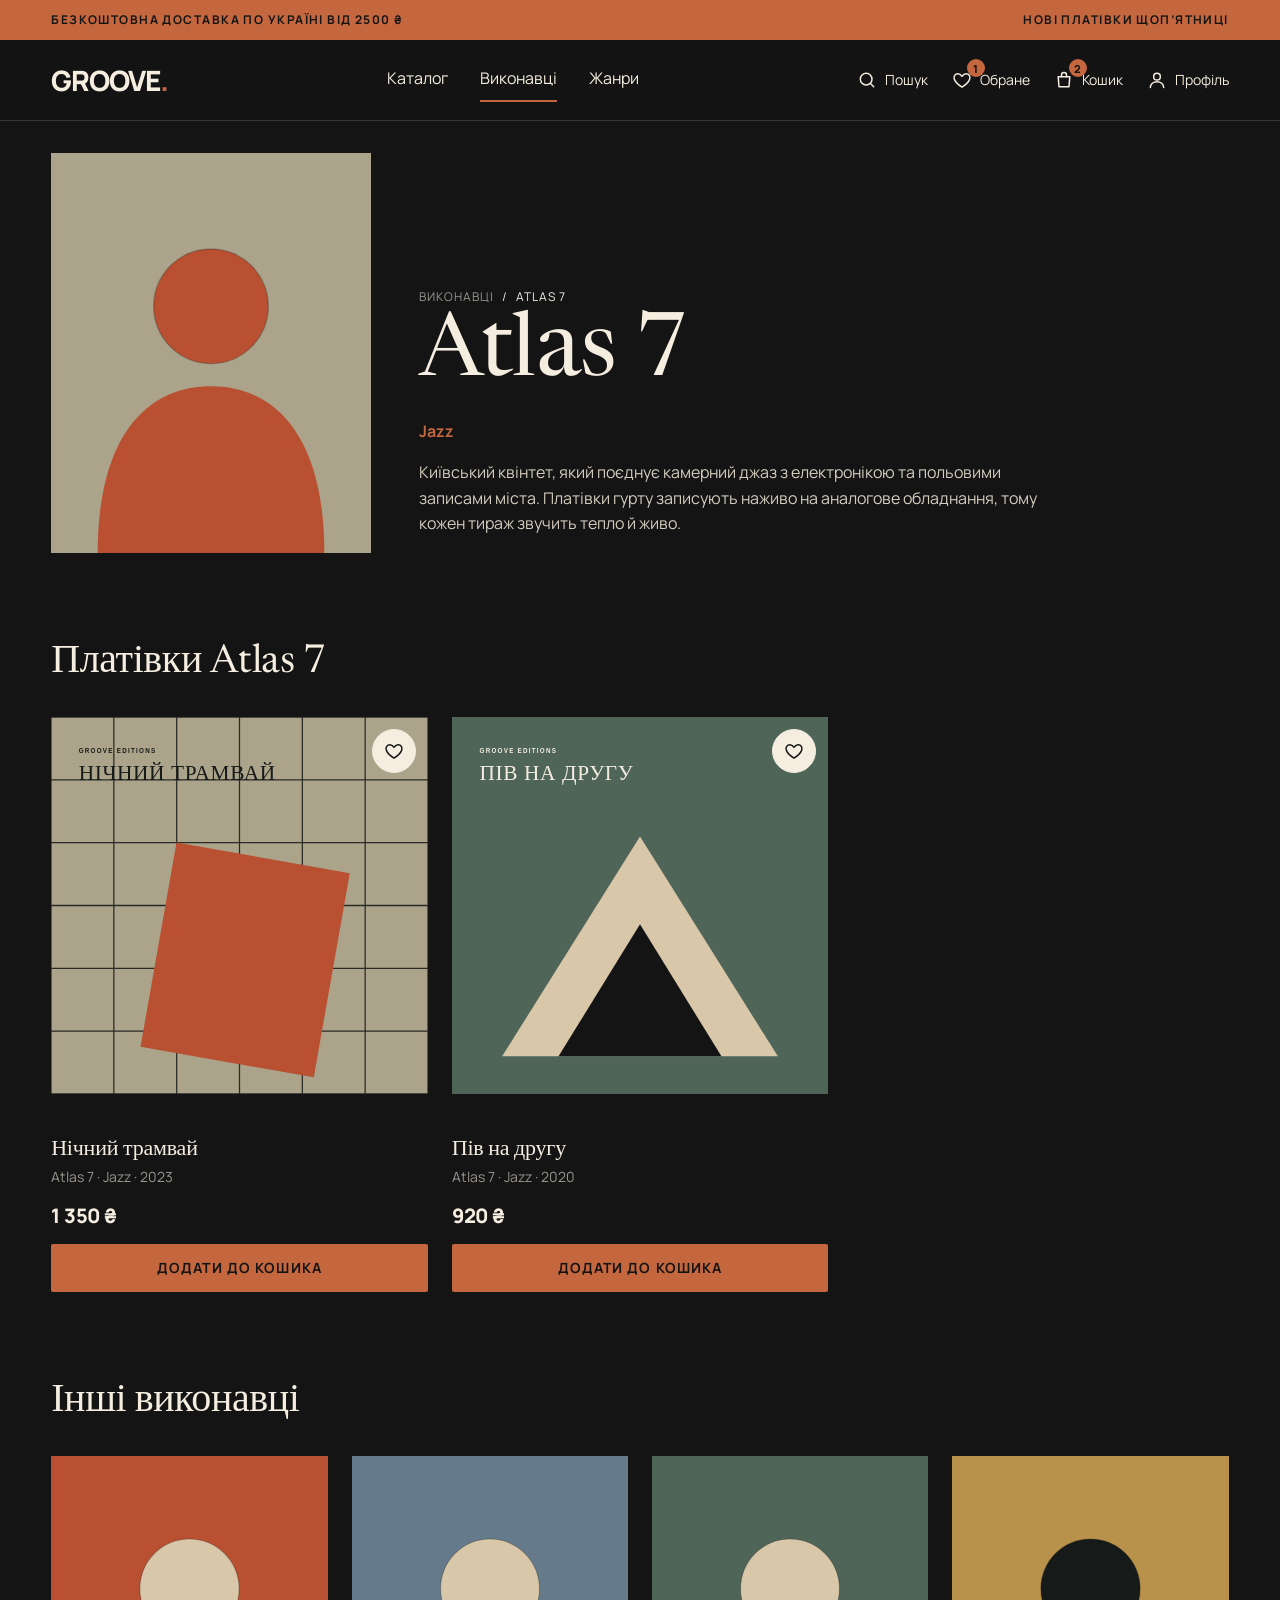
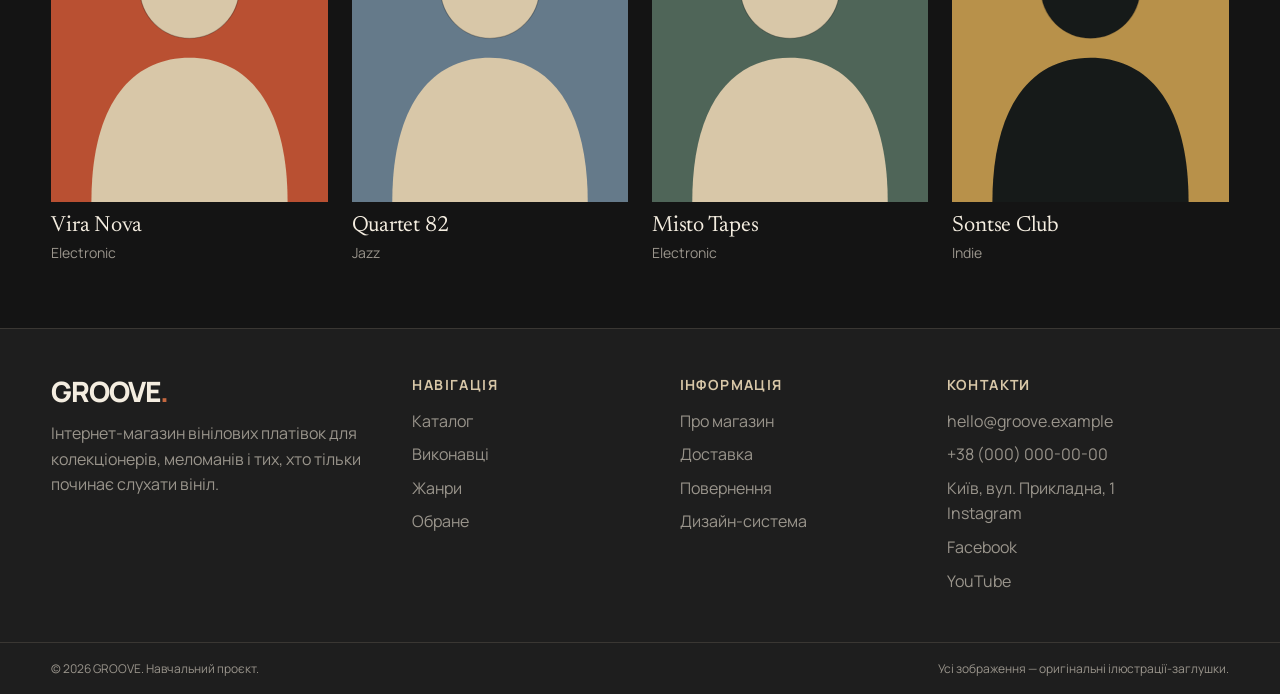
==== artist.html @ 42cc036c "Add files via upload" ====
<!DOCTYPE html>
<html lang="uk">
<head>
<meta charset="utf-8">
<meta name="viewport" content="width=device-width, initial-scale=1">
<title>Atlas 7 — виконавець — GROOVE</title>
<meta name="description" content="Сторінка виконавця Atlas 7: опис та всі доступні платівки.">
<meta name="theme-color" content="#141414">
<link rel="icon" href="images/favicon.svg" type="image/svg+xml">
<link rel="preconnect" href="https://fonts.googleapis.com">
<link rel="preconnect" href="https://fonts.gstatic.com" crossorigin>
<link rel="stylesheet" href="https://fonts.googleapis.com/css2?family=Manrope:wght@400;500;600;700;800&amp;family=Newsreader:ital,opsz,wght@0,6..72,400;0,6..72,500;1,6..72,400&amp;display=swap">
<link rel="stylesheet" href="css/tokens.css">
<link rel="stylesheet" href="css/base.css">
<link rel="stylesheet" href="css/layout.css">
<link rel="stylesheet" href="css/components.css">
<link rel="stylesheet" href="css/pages.css">
<link rel="stylesheet" href="css/responsive.css">
</head>
<body>
<a class="skip-link" href="#main">Перейти до основного змісту</a>
<div class="promo-bar">
  <div class="container">
    <p>Безкоштовна доставка по Україні від 2500 ₴</p>
    <p>Нові платівки щоп’ятниці</p>
  </div>
</div>
<header class="site-header">
  <div class="container header-inner">
    <a class="logo" href="index.html" aria-label="GROOVE — на головну">GROOVE<span>.</span></a>
    <input type="checkbox" id="nav-toggle" class="nav-toggle" aria-controls="main-nav">
    <label for="nav-toggle" class="burger"><svg class="" viewBox="0 0 24 24" width="24" height="24" fill="none" stroke="currentColor" stroke-width="1.8" stroke-linecap="round" stroke-linejoin="round" aria-hidden="true" focusable="false"><path d="M4 7h16M4 12h16M4 17h16"/></svg><span class="visually-hidden">Меню</span></label>
    <nav class="main-nav" id="main-nav" aria-label="Головна навігація">
      <ul>
        <li><a href="catalog.html">Каталог</a></li>
        <li><a href="artist.html" aria-current="page">Виконавці</a></li>
        <li><a href="index.html#genres">Жанри</a></li>
      </ul>
    </nav>
    <ul class="header-actions">
      <li><a href="search.html"><svg class="" viewBox="0 0 24 24" width="24" height="24" fill="none" stroke="currentColor" stroke-width="1.8" stroke-linecap="round" stroke-linejoin="round" aria-hidden="true" focusable="false"><circle cx="11" cy="11" r="7"/><path d="m20 20-3.5-3.5"/></svg><span>Пошук</span></a></li>
      <li><a href="wishlist.html"><svg class="" viewBox="0 0 24 24" width="24" height="24" fill="none" stroke="currentColor" stroke-width="1.8" stroke-linecap="round" stroke-linejoin="round" aria-hidden="true" focusable="false"><path d="M12 20.5s-7.5-4.6-9.2-9.4C1.6 7.700 3.700 4.500 7 4.500c2 0 3.400 1 5 3 1.600-2 3-3 5-3 3.300 0 5.400 3.200 4.200 6.600-1.700 4.800-9.200 9.400-9.200 9.400Z"/></svg><span>Обране</span><span class="count">1<span class="visually-hidden"> товар</span></span></a></li>
      <li><a href="cart.html"><svg class="" viewBox="0 0 24 24" width="24" height="24" fill="none" stroke="currentColor" stroke-width="1.8" stroke-linecap="round" stroke-linejoin="round" aria-hidden="true" focusable="false"><path d="M5 8h14l-1 12H6L5 8Z"/><path d="M9 8V6a3 3 0 0 1 6 0v2"/></svg><span>Кошик</span><span class="count">2<span class="visually-hidden"> товари</span></span></a></li>
      <li><a href="login.html"><svg class="" viewBox="0 0 24 24" width="24" height="24" fill="none" stroke="currentColor" stroke-width="1.8" stroke-linecap="round" stroke-linejoin="round" aria-hidden="true" focusable="false"><circle cx="12" cy="8" r="4"/><path d="M4 21c0-4.200 3.600-7 8-7s8 2.800 8 7"/></svg><span>Профіль</span></a></li>
    </ul>
  </div>
</header>
<main id="main">
<div class="container">
  <div class="artist-hero">
    <img src="images/artists/atlas-7.svg" alt="Ілюстрація-заглушка: виконавець Atlas 7" width="480" height="600">
    <div>
      <nav class="breadcrumb" aria-label="Навігаційний ланцюжок"><ol><li><a href="artist.html">Виконавці</a></li><li aria-current="page">Atlas 7</li></ol></nav>
      <h1>Atlas 7</h1>
      <p class="artist-hero__genre">Jazz</p>
      <p class="artist-hero__bio">Київський квінтет, який поєднує камерний джаз з електронікою та польовими записами міста. Платівки гурту записують наживо на аналогове обладнання, тому кожен тираж звучить тепло й живо.</p>
    </div>
  </div>
  <section class="section" aria-labelledby="albums-title">
    <div class="section-head"><h2 id="albums-title">Платівки Atlas 7</h2></div>
    <ul class="grid-products grid-products--3">
<li>
<article class="product-card">
  <div class="product-card__media">
    <a href="product.html" tabindex="-1" aria-hidden="true"><img src="images/covers/nichnyi-tramvai.svg" alt="Обкладинка альбому «Нічний трамвай», Atlas 7" width="600" height="600" loading="lazy"></a>
    <button class="icon-btn product-card__fav" type="button" aria-pressed="false" aria-label="Додати «Нічний трамвай» до обраного"><svg class="" viewBox="0 0 24 24" width="24" height="24" fill="none" stroke="currentColor" stroke-width="1.8" stroke-linecap="round" stroke-linejoin="round" aria-hidden="true" focusable="false"><path d="M12 20.5s-7.5-4.6-9.2-9.4C1.6 7.700 3.700 4.500 7 4.500c2 0 3.400 1 5 3 1.600-2 3-3 5-3 3.300 0 5.400 3.200 4.200 6.600-1.700 4.800-9.200 9.400-9.200 9.400Z"/></svg></button>
    <a class="btn btn--sm product-card__view" href="product.html">Переглянути<span class="visually-hidden"> «Нічний трамвай»</span></a>
  </div>
  <div class="product-card__badges"></div>
  <h3 class="product-card__title"><a href="product.html">Нічний трамвай</a></h3>
  <p class="product-card__meta">Atlas 7 · Jazz · 2023</p>
  <p class="product-card__price">1 350 ₴</p>
  <div class="product-card__actions">
    <button class="btn btn--primary btn--block" type="button">Додати до кошика<span class="visually-hidden">: Нічний трамвай</span></button>
  </div>
</article>
</li>
<li>
<article class="product-card">
  <div class="product-card__media">
    <a href="product.html" tabindex="-1" aria-hidden="true"><img src="images/covers/piv-na-druhu.svg" alt="Обкладинка альбому «Пів на другу», Atlas 7" width="600" height="600" loading="lazy"></a>
    <button class="icon-btn product-card__fav" type="button" aria-pressed="false" aria-label="Додати «Пів на другу» до обраного"><svg class="" viewBox="0 0 24 24" width="24" height="24" fill="none" stroke="currentColor" stroke-width="1.8" stroke-linecap="round" stroke-linejoin="round" aria-hidden="true" focusable="false"><path d="M12 20.5s-7.5-4.6-9.2-9.4C1.6 7.700 3.700 4.500 7 4.500c2 0 3.400 1 5 3 1.600-2 3-3 5-3 3.300 0 5.400 3.200 4.200 6.600-1.700 4.800-9.200 9.400-9.200 9.400Z"/></svg></button>
    <a class="btn btn--sm product-card__view" href="product.html">Переглянути<span class="visually-hidden"> «Пів на другу»</span></a>
  </div>
  <div class="product-card__badges"></div>
  <h3 class="product-card__title"><a href="product.html">Пів на другу</a></h3>
  <p class="product-card__meta">Atlas 7 · Jazz · 2020</p>
  <p class="product-card__price">920 ₴</p>
  <div class="product-card__actions">
    <button class="btn btn--primary btn--block" type="button">Додати до кошика<span class="visually-hidden">: Пів на другу</span></button>
  </div>
</article>
</li>
</ul>
  </section>
  <section class="section" aria-labelledby="other-artists">
    <div class="section-head"><h2 id="other-artists">Інші виконавці</h2></div>
    <ul class="grid-artists">
<li class="artist-card"><a href="artist.html">
  <div class="artist-card__photo"><img src="images/artists/vira-nova.svg" alt="Ілюстрація-заглушка: виконавець Vira Nova" width="480" height="600" loading="lazy"></div>
  <h3>Vira Nova</h3><p>Electronic</p></a></li><li class="artist-card"><a href="artist.html">
  <div class="artist-card__photo"><img src="images/artists/quartet-82.svg" alt="Ілюстрація-заглушка: виконавець Quartet 82" width="480" height="600" loading="lazy"></div>
  <h3>Quartet 82</h3><p>Jazz</p></a></li><li class="artist-card"><a href="artist.html">
  <div class="artist-card__photo"><img src="images/artists/misto-tapes.svg" alt="Ілюстрація-заглушка: виконавець Misto Tapes" width="480" height="600" loading="lazy"></div>
  <h3>Misto Tapes</h3><p>Electronic</p></a></li><li class="artist-card"><a href="artist.html">
  <div class="artist-card__photo"><img src="images/artists/sontse-club.svg" alt="Ілюстрація-заглушка: виконавець Sontse Club" width="480" height="600" loading="lazy"></div>
  <h3>Sontse Club</h3><p>Indie</p></a></li>
    </ul>
  </section>
</div>
</main>
<footer class="site-footer">
  <div class="container footer-grid">
    <div>
      <p class="logo">GROOVE<span>.</span></p>
      <p class="text-muted">Інтернет-магазин вінілових платівок для колекціонерів, меломанів і тих, хто тільки починає слухати вініл.</p>
    </div>
    <nav aria-label="Навігація у футері">
      <h2>Навігація</h2>
      <ul>
        <li><a href="catalog.html">Каталог</a></li>
        <li><a href="artist.html">Виконавці</a></li>
        <li><a href="index.html#genres">Жанри</a></li>
        <li><a href="wishlist.html">Обране</a></li>
      </ul>
    </nav>
    <nav aria-label="Інформація для покупців">
      <h2>Інформація</h2>
      <ul>
        <li><a href="index.html#about">Про магазин</a></li>
        <li><a href="cart.html">Доставка</a></li>
        <li><a href="profile.html#orders">Повернення</a></li>
        <li><a href="design-system.html">Дизайн-система</a></li>
      </ul>
    </nav>
    <div>
      <h2>Контакти</h2>
      <address>
        <a href="mailto:hello@groove.example">hello@groove.example</a>
        <a href="tel:+380000000000">+38 (000) 000-00-00</a>
        <span>Київ, вул. Прикладна, 1</span>
      </address>
      <ul>
        <li><a href="#">Instagram</a></li>
        <li><a href="#">Facebook</a></li>
        <li><a href="#">YouTube</a></li>
      </ul>
    </div>
  </div>
  <div class="footer-bottom">
    <div class="container">
      <p>© 2026 GROOVE. Навчальний проєкт.</p>
      <p>Усі зображення — оригінальні ілюстрації-заглушки.</p>
    </div>
  </div>
</footer>
</body>
</html>
---- css/tokens.css ----
/* =========================================================
   GROOVE — дизайн-токени (кольори, типографіка, відступи)
   Відповідають стилям із прототипу Figma (ЛР № 2)
   ========================================================= */
:root {
  /* Кольори */
  --color-bg: #141414;            /* Background / Graphite */
  --color-surface: #1e1e1e;       /* Surface: картки, панелі */
  --color-surface-raised: #262626;
  --color-border: #3a3733;
  --color-text: #f4ede0;          /* Text / Cream */
  --color-text-muted: #9a958c;    /* Text / Secondary (Gray) */
  --color-beige: #d8c7a8;         /* Neutral / Beige */
  --color-accent: #c4673f;        /* Accent / Terracotta */
  --color-accent-hover: #d4784f;
  --color-accent-active: #e8a07c;
  --color-on-accent: #141414;     /* темний текст на акценті: 4.70:1 */
  --color-success: #8fb98a;
  --color-error: #ee8a7f;

  /* Типографіка */
  --font-heading: "Newsreader", Georgia, "Times New Roman", serif;
  --font-body: "Manrope", system-ui, -apple-system, "Segoe UI", Roboto, Arial, sans-serif;
  --fs-display: clamp(2.75rem, 7vw, 5.5rem);
  --fs-h1: clamp(2.25rem, 5vw, 3.75rem);
  --fs-h2: clamp(1.75rem, 3.4vw, 2.5rem);
  --fs-h3: 1.375rem;
  --fs-body: 1rem;
  --fs-small: 0.875rem;
  --fs-caption: 0.75rem;

  /* Відступи (шкала 4–64 px) */
  --space-1: 0.25rem;
  --space-2: 0.5rem;
  --space-3: 0.75rem;
  --space-4: 1rem;
  --space-6: 1.5rem;
  --space-8: 2rem;
  --space-12: 3rem;
  --space-16: 4rem;

  /* Радіуси та тіні */
  --radius-sm: 2px;
  --radius-md: 4px;
  --radius-full: 999px;
  --shadow-raised: 0 12px 32px rgba(0, 0, 0, 0.45);

  /* Сітка */
  --container: 1280px;
  --gutter: clamp(1rem, 4vw, 4rem);
  --header-h: 5rem;
}
---- css/base.css ----
/* Базові стилі: скидання, типографіка, доступність */
*, *::before, *::after { box-sizing: border-box; }
html { -webkit-text-size-adjust: 100%; scroll-behavior: smooth; }
body {
  margin: 0;
  min-height: 100vh;
  background: var(--color-bg);
  color: var(--color-text);
  font-family: var(--font-body);
  font-size: var(--fs-body);
  line-height: 1.6;
  -webkit-font-smoothing: antialiased;
}
img, svg { display: block; max-width: 100%; }
img { height: auto; }
a { color: inherit; text-decoration: none; }
p { margin: 0 0 var(--space-4); }
ul, ol { margin: 0; padding: 0; }
button, input, select, textarea { font: inherit; color: inherit; }
button { cursor: pointer; }

h1, h2, h3, h4 {
  margin: 0 0 var(--space-4);
  font-family: var(--font-heading);
  font-weight: 400;
  line-height: 1.1;
  letter-spacing: -0.01em;
}
h1 { font-size: var(--fs-h1); }
h2 { font-size: var(--fs-h2); }
h3 { font-size: var(--fs-h3); }
h4 { font-size: 1.125rem; }
em { font-style: italic; }

.text-muted { color: var(--color-text-muted); }
.text-small { font-size: var(--fs-small); }

/* Доступність */
:focus-visible { outline: 2px solid var(--color-beige); outline-offset: 3px; }
.visually-hidden {
  position: absolute !important;
  width: 1px; height: 1px;
  margin: -1px; padding: 0; border: 0;
  overflow: hidden; clip: rect(0 0 0 0); white-space: nowrap;
}
.skip-link {
  position: absolute; left: var(--space-4); top: -4rem; z-index: 200;
  padding: var(--space-3) var(--space-4);
  background: var(--color-beige); color: var(--color-on-accent); font-weight: 700;
}
.skip-link:focus { top: var(--space-4); }
::selection { background: var(--color-accent); color: var(--color-on-accent); }

@media (prefers-reduced-motion: reduce) {
  *, *::before, *::after { animation: none !important; transition: none !important; scroll-behavior: auto !important; }
}

/* Утиліти відступів */
.mt-4 { margin-top: var(--space-4); }
.mt-6 { margin-top: var(--space-6); }
.mt-8 { margin-top: var(--space-8); }
.mt-12 { margin-top: var(--space-12); }
---- css/layout.css ----
/* Макет: контейнер, header, footer, сітки, секції */
.container { width: min(100% - 2 * var(--gutter), var(--container)); margin-inline: auto; }

/* Промо-смуга */
.promo-bar { background: var(--color-accent); color: var(--color-on-accent); font-size: var(--fs-caption); font-weight: 700; letter-spacing: 0.12em; text-transform: uppercase; }
.promo-bar .container { display: flex; justify-content: space-between; gap: var(--space-4); padding-block: 0.65rem; }
.promo-bar p { margin: 0; }

/* Header */
.site-header { position: sticky; top: 0; z-index: 50; background: rgba(20, 20, 20, 0.97); border-bottom: 1px solid var(--color-border); }
.header-inner { display: grid; grid-template-columns: auto 1fr auto; align-items: center; gap: var(--space-6); min-height: var(--header-h); position: relative; }
.logo { font-weight: 800; font-size: 1.75rem; letter-spacing: -0.04em; line-height: 1; }
.logo span { color: var(--color-accent); }
.main-nav ul { display: flex; justify-content: center; gap: var(--space-8); list-style: none; }
.main-nav a { display: inline-block; padding: var(--space-2) 0; border-bottom: 2px solid transparent; }
.main-nav a:hover, .main-nav a[aria-current="page"] { border-bottom-color: var(--color-accent); }
.header-actions { display: flex; align-items: center; gap: var(--space-6); list-style: none; }
.header-actions a { position: relative; display: inline-flex; align-items: center; gap: var(--space-2); padding: var(--space-2) 0; font-size: var(--fs-small); }
.header-actions a:hover { color: var(--color-beige); }
.header-actions svg { width: 1.25rem; height: 1.25rem; flex: none; }
.count { position: absolute; top: -0.1rem; left: 0.95rem; display: grid; place-items: center; min-width: 1.125rem; height: 1.125rem; padding: 0 4px; border-radius: var(--radius-full); background: var(--color-accent); color: var(--color-on-accent); font-size: 0.6875rem; font-weight: 800; line-height: 1; }
.nav-toggle { position: absolute; opacity: 0; width: 1px; height: 1px; }
.burger { display: none; align-items: center; justify-content: center; gap: var(--space-2); width: 2.75rem; height: 2.75rem; border: 1px solid var(--color-border); cursor: pointer; }
.burger svg { width: 1.375rem; height: 1.375rem; }
.nav-toggle:focus-visible + .burger { outline: 2px solid var(--color-beige); outline-offset: 3px; }

/* Footer */
.site-footer { margin-top: var(--space-16); border-top: 1px solid var(--color-border); background: var(--color-surface); }
.footer-grid { display: grid; grid-template-columns: 1.4fr 1fr 1fr 1.2fr; gap: var(--space-8); padding-block: var(--space-12); }
.footer-grid h2 { font-family: var(--font-body); font-size: var(--fs-small); font-weight: 700; letter-spacing: 0.1em; text-transform: uppercase; color: var(--color-beige); }
.footer-grid ul { list-style: none; display: grid; gap: var(--space-2); }
.footer-grid a { color: var(--color-text-muted); }
.footer-grid a:hover { color: var(--color-text); text-decoration: underline; }
.footer-grid address { font-style: normal; color: var(--color-text-muted); display: grid; gap: var(--space-2); }
.footer-bottom { border-top: 1px solid var(--color-border); padding-block: var(--space-4); font-size: var(--fs-caption); color: var(--color-text-muted); }
.footer-bottom .container { display: flex; justify-content: space-between; gap: var(--space-4); flex-wrap: wrap; }
.footer-bottom p { margin: 0; }

/* Секції та сітки */
.section { padding-block: clamp(3rem, 7vw, 5.5rem) 0; }
.section-head { display: flex; align-items: end; justify-content: space-between; gap: var(--space-4); margin-bottom: var(--space-8); }
.section-head h2 { margin: 0; }
.link-arrow { display: inline-flex; align-items: center; gap: var(--space-2); font-weight: 600; color: var(--color-beige); border-bottom: 1px solid currentColor; padding-bottom: 2px; }
.link-arrow:hover { color: var(--color-text); }
.link-arrow svg { width: 1rem; height: 1rem; }
.eyebrow { display: flex; align-items: center; gap: var(--space-3); margin: 0 0 var(--space-4); color: var(--color-accent); font-size: var(--fs-small); font-weight: 700; letter-spacing: 0.14em; text-transform: uppercase; }
.eyebrow::before { content: ""; width: 2rem; height: 1px; background: currentColor; }
.page-head { padding-block: var(--space-12) var(--space-8); border-bottom: 1px solid var(--color-border); margin-bottom: var(--space-8); }
.page-head h1 { margin: 0; font-size: var(--fs-display); }

.grid-products { --cols: 4; display: grid; grid-template-columns: repeat(var(--cols), minmax(0, 1fr)); gap: var(--space-8) var(--space-6); list-style: none; }
.grid-products--3 { --cols: 3; }
.grid-genres { display: grid; grid-template-columns: repeat(4, minmax(0, 1fr)); gap: var(--space-4); list-style: none; }
.grid-artists { display: grid; grid-template-columns: repeat(4, minmax(0, 1fr)); gap: var(--space-6); list-style: none; }
---- css/components.css ----
/* Компоненти дизайн-системи: кнопки, картки, форми, бейджі тощо.
   Стани: default / hover / active / disabled / loading / error.
   Класи .is-hover, .is-active використовуються лише на сторінці design-system.html */

/* ---------- Кнопки ---------- */
.btn { display: inline-flex; align-items: center; justify-content: center; gap: var(--space-2); min-height: 3rem; padding: 0.75rem 1.5rem; border: 1px solid transparent; border-radius: var(--radius-sm); font-size: var(--fs-small); font-weight: 700; letter-spacing: 0.08em; text-transform: uppercase; text-align: center; line-height: 1.2; transition: background-color 0.15s, border-color 0.15s, color 0.15s; }
.btn svg { width: 1.125rem; height: 1.125rem; flex: none; }
.btn--primary { background: var(--color-accent); color: var(--color-on-accent); }
.btn--primary:hover, .btn--primary.is-hover { background: var(--color-accent-hover); }
.btn--primary:active, .btn--primary.is-active { background: var(--color-accent-active); }
.btn--secondary { background: transparent; color: var(--color-text); border-color: var(--color-beige); }
.btn--secondary:hover, .btn--secondary.is-hover { background: var(--color-beige); color: var(--color-on-accent); }
.btn--secondary:active, .btn--secondary.is-active { background: var(--color-accent-active); border-color: var(--color-accent-active); color: var(--color-on-accent); }
.btn--ghost { background: transparent; color: var(--color-beige); padding-inline: var(--space-3); }
.btn--ghost:hover, .btn--ghost.is-hover { color: var(--color-text); background: var(--color-surface-raised); }
.btn--ghost:active, .btn--ghost.is-active { background: var(--color-border); }
.btn--danger { background: transparent; color: var(--color-error); border-color: var(--color-error); }
.btn--danger:hover, .btn--danger.is-hover { background: var(--color-error); color: var(--color-on-accent); }
.btn--sm { min-height: 2.5rem; padding: 0.5rem 1rem; font-size: var(--fs-caption); }
.btn--block { width: 100%; }
.btn[disabled], .btn[aria-disabled="true"] { background: var(--color-surface-raised); border-color: var(--color-surface-raised); color: var(--color-text-muted); cursor: not-allowed; }
.btn.is-loading { position: relative; color: transparent; pointer-events: none; }
.btn.is-loading::after { content: ""; position: absolute; width: 1.25rem; height: 1.25rem; border: 2px solid var(--color-on-accent); border-right-color: transparent; border-radius: 50%; animation: spin 0.8s linear infinite; }
.btn--secondary.is-loading::after { border-color: var(--color-beige); border-right-color: transparent; }
@keyframes spin { to { transform: rotate(360deg); } }

.icon-btn { display: inline-grid; place-items: center; width: 2.75rem; height: 2.75rem; border: 1px solid var(--color-border); border-radius: var(--radius-full); background: transparent; color: var(--color-text); transition: background-color 0.15s, color 0.15s, border-color 0.15s; }
.icon-btn svg { width: 1.25rem; height: 1.25rem; }
.icon-btn:hover, .icon-btn.is-hover { background: var(--color-surface-raised); border-color: var(--color-beige); }
.icon-btn:active, .icon-btn.is-active { background: var(--color-beige); color: var(--color-on-accent); }
.icon-btn[disabled] { color: var(--color-text-muted); border-color: var(--color-surface-raised); cursor: not-allowed; background: transparent; }
.icon-btn[aria-pressed="true"] { background: var(--color-accent); border-color: var(--color-accent); color: var(--color-on-accent); }
.icon-btn[aria-pressed="true"] svg { fill: currentColor; }

/* ---------- Бейджі ---------- */
.badge { display: inline-flex; align-items: center; gap: 0.4rem; padding: 0.2rem 0.55rem; border: 1px solid var(--color-beige); border-radius: var(--radius-sm); color: var(--color-beige); font-size: 0.6875rem; font-weight: 800; letter-spacing: 0.1em; text-transform: uppercase; line-height: 1.4; }
.badge--new { background: var(--color-accent); border-color: var(--color-accent); color: var(--color-on-accent); }
.badge--stock::before { content: ""; width: 0.5rem; height: 0.5rem; border-radius: 50%; background: var(--color-success); }
.badge--out { border-color: var(--color-text-muted); color: var(--color-text-muted); }
.badge--out::before { content: ""; width: 0.5rem; height: 0.5rem; border-radius: 50%; background: var(--color-error); }

/* ---------- Рейтинг ---------- */
.rating { display: inline-flex; align-items: center; gap: var(--space-2); font-size: var(--fs-small); }
.rating__stars { --pct: calc(var(--rating, 5) / 5 * 100%); background: linear-gradient(90deg, var(--color-accent) var(--pct), #55514b var(--pct)); -webkit-background-clip: text; background-clip: text; color: transparent; font-size: 1.125rem; letter-spacing: 0.1em; line-height: 1; }
.rating__stars::before { content: "★★★★★"; }

/* ---------- Картка товару ---------- */
.product-card { display: flex; flex-direction: column; height: 100%; }
.product-card__media { position: relative; overflow: hidden; background: var(--color-surface); }
.product-card__media img { width: 100%; aspect-ratio: 1 / 1; object-fit: cover; transition: transform 0.4s ease; }
.product-card:hover .product-card__media img { transform: scale(1.03); }
.product-card__fav { position: absolute; top: var(--space-3); right: var(--space-3); background: var(--color-text); border-color: var(--color-text); color: var(--color-bg); }
.product-card__fav:hover { background: var(--color-beige); }
.product-card__view { position: absolute; left: var(--space-3); right: var(--space-3); bottom: var(--space-3); opacity: 0; transform: translateY(8px); transition: opacity 0.2s, transform 0.2s; background: rgba(20, 20, 20, 0.92); }
.product-card:hover .product-card__view, .product-card:focus-within .product-card__view { opacity: 1; transform: none; }
.product-card__badges { display: flex; gap: var(--space-2); min-height: 1.5rem; margin-top: var(--space-3); align-items: center; }
.product-card__title { margin: var(--space-2) 0 var(--space-1); font-size: 1.375rem; }
.product-card__title a:hover { color: var(--color-beige); }
.product-card__meta { margin: 0 0 var(--space-3); color: var(--color-text-muted); font-size: var(--fs-small); }
.product-card__price { margin: auto 0 var(--space-3); font-size: 1.25rem; font-weight: 800; letter-spacing: -0.01em; }
.product-card__actions { display: grid; gap: var(--space-2); }
.product-card--out .product-card__media img { opacity: 0.55; }

/* ---------- Картка виконавця / жанру ---------- */
.artist-card a { display: block; }
.artist-card__photo { overflow: hidden; background: var(--color-surface); }
.artist-card__photo img { width: 100%; aspect-ratio: 4 / 5; object-fit: cover; transition: transform 0.4s ease; }
.artist-card a:hover img { transform: scale(1.03); }
.artist-card h3 { margin: var(--space-3) 0 var(--space-1); }
.artist-card p { margin: 0; color: var(--color-text-muted); font-size: var(--fs-small); }

.genre-card a { display: flex; flex-direction: column; justify-content: space-between; aspect-ratio: 4 / 3; padding: var(--space-6); color: var(--color-on-accent); transition: transform 0.2s; }
.genre-card a:hover { transform: translateY(-4px); }
.genre-card h3 { margin: 0; font-size: 2rem; }
.genre-card p { margin: 0; font-size: var(--fs-small); font-weight: 700; }
.genre--1 a { background: var(--color-accent); }
.genre--2 a { background: #8fa3b0; }
.genre--3 a { background: #aba48b; }
.genre--4 a { background: #b08a9a; }
.genre--5 a { background: #7fa08c; }
.genre--6 a { background: var(--color-beige); }
.genre--7 a { background: #8e9470; }
.genre--8 a { background: #b8914a; }

/* ---------- Форми ---------- */
.field { display: grid; gap: var(--space-2); margin-bottom: var(--space-4); }
.field label, .field legend, .label { font-size: var(--fs-small); font-weight: 600; color: var(--color-beige); }
.input, .select, .textarea { width: 100%; min-height: 3rem; padding: 0.7rem 1rem; background: var(--color-surface); border: 1px solid #5a554d; border-radius: var(--radius-sm); color: var(--color-text); transition: border-color 0.15s, background-color 0.15s; }
.textarea { min-height: 7rem; resize: vertical; }
.input::placeholder { color: var(--color-text-muted); opacity: 1; }
.input:hover, .select:hover, .input.is-hover { border-color: var(--color-beige); }
.input:focus, .select:focus, .input.is-focus { outline: 2px solid var(--color-beige); outline-offset: 1px; border-color: var(--color-beige); background: var(--color-surface-raised); }
.input[aria-invalid="true"], .input.is-error { border-color: var(--color-error); }
.input[disabled], .select[disabled] { background: var(--color-bg); color: var(--color-text-muted); border-style: dashed; cursor: not-allowed; }
.select { appearance: none; padding-right: 2.5rem; background-image: linear-gradient(45deg, transparent 50%, var(--color-beige) 50%), linear-gradient(135deg, var(--color-beige) 50%, transparent 50%); background-position: calc(100% - 1.25rem) 50%, calc(100% - 0.9rem) 50%; background-size: 0.35rem 0.35rem; background-repeat: no-repeat; }
.select option { background: var(--color-surface); color: var(--color-text); }
.help { margin: 0; font-size: var(--fs-caption); color: var(--color-text-muted); }
.error-msg { display: flex; align-items: center; gap: var(--space-2); margin: 0; font-size: var(--fs-small); color: var(--color-error); }
.error-msg svg { width: 1rem; height: 1rem; flex: none; }
fieldset { margin: 0; padding: 0; border: 0; min-width: 0; }
legend { padding: 0; }

.check, .radio { display: flex; align-items: center; gap: var(--space-3); min-height: 2.25rem; font-size: var(--fs-small); cursor: pointer; }
.check input, .radio input { appearance: none; flex: none; width: 1.25rem; height: 1.25rem; margin: 0; border: 2px solid #8a857c; background: transparent; cursor: pointer; display: inline-grid; place-content: center; }
.check input { border-radius: var(--radius-sm); }
.radio input { border-radius: 50%; }
.check input::after { content: ""; width: 0.6rem; height: 0.35rem; border: solid var(--color-on-accent); border-width: 0 0 2px 2px; transform: rotate(-45deg) translate(1px, -1px); opacity: 0; }
.radio input::after { content: ""; width: 0.55rem; height: 0.55rem; border-radius: 50%; background: var(--color-accent); opacity: 0; }
.check input:checked { background: var(--color-accent); border-color: var(--color-accent); }
.check input:checked::after, .radio input:checked::after { opacity: 1; }
.radio input:checked { border-color: var(--color-accent); }
.check input:hover, .radio input:hover { border-color: var(--color-beige); }
.check input[disabled], .radio input[disabled] { border-color: var(--color-surface-raised); cursor: not-allowed; }
.check input[disabled] ~ span, .radio input[disabled] ~ span { color: var(--color-text-muted); }
.check input[aria-invalid="true"] { border-color: var(--color-error); }

/* ---------- Кількість ---------- */
.qty { display: inline-flex; align-items: stretch; border: 1px solid #5a554d; }
.qty button { width: 2.75rem; border: 0; background: transparent; font-size: 1.25rem; line-height: 1; }
.qty button:hover { background: var(--color-surface-raised); }
.qty button:active { background: var(--color-beige); color: var(--color-on-accent); }
.qty button[disabled] { color: var(--color-text-muted); cursor: not-allowed; background: transparent; }
.qty input { width: 3rem; border: 0; border-inline: 1px solid var(--color-border); background: transparent; text-align: center; -moz-appearance: textfield; }
.qty input::-webkit-outer-spin-button, .qty input::-webkit-inner-spin-button { -webkit-appearance: none; margin: 0; }

/* ---------- Навігаційні елементи ---------- */
.breadcrumb ol { display: flex; flex-wrap: wrap; gap: var(--space-2); list-style: none; font-size: var(--fs-caption); color: var(--color-text-muted); letter-spacing: 0.08em; text-transform: uppercase; }
.breadcrumb li + li::before { content: "/"; margin-right: var(--space-2); }
.breadcrumb a:hover { color: var(--color-text); text-decoration: underline; }
.breadcrumb [aria-current="page"] { color: var(--color-text); }

.pagination ul { display: flex; justify-content: center; gap: var(--space-2); list-style: none; }
.pagination a, .pagination span { display: grid; place-items: center; min-width: 2.75rem; height: 2.75rem; padding: 0 var(--space-3); border: 1px solid var(--color-border); font-weight: 700; }
.pagination a:hover, .pagination a.is-hover { border-color: var(--color-beige); background: var(--color-surface-raised); }
.pagination [aria-current="page"] { background: var(--color-accent); border-color: var(--color-accent); color: var(--color-on-accent); }
.pagination [aria-disabled="true"] { color: var(--color-text-muted); border-color: var(--color-surface-raised); cursor: not-allowed; }

/* ---------- Аудіо: трек-лист ---------- */
.tracklist { list-style: none; border-top: 1px solid var(--color-border); }
.track { display: grid; grid-template-columns: 2rem 2.75rem 1fr auto; align-items: center; gap: var(--space-4); padding: var(--space-3) var(--space-2); border-bottom: 1px solid var(--color-border); }
.track__num { color: var(--color-text-muted); font-variant-numeric: tabular-nums; }
.track__title { margin: 0; font-weight: 600; }
.track__time { color: var(--color-text-muted); font-variant-numeric: tabular-nums; font-size: var(--fs-small); }
.track__progress { grid-column: 3 / 5; display: flex; align-items: center; gap: var(--space-3); font-size: var(--fs-caption); color: var(--color-text-muted); }
.track--active { background: var(--color-surface); }
.track--active .track__title { color: var(--color-accent-hover); }
.track--unavailable .track__title, .track--unavailable .track__time { color: var(--color-text-muted); }
.track--unavailable .track__note { font-size: var(--fs-caption); color: var(--color-text-muted); font-weight: 400; margin-left: var(--space-2); }
progress { appearance: none; width: 100%; height: 4px; border: 0; background: var(--color-border); border-radius: var(--radius-full); overflow: hidden; }
progress::-webkit-progress-bar { background: var(--color-border); }
progress::-webkit-progress-value { background: var(--color-accent); }
progress::-moz-progress-bar { background: var(--color-accent); }

/* ---------- Сповіщення, модальне вікно ---------- */
.toast { display: flex; align-items: center; gap: var(--space-3); max-width: 28rem; padding: var(--space-3) var(--space-4); background: var(--color-surface-raised); border: 1px solid var(--color-border); border-left: 4px solid var(--color-beige); box-shadow: var(--shadow-raised); font-size: var(--fs-small); }
.toast p { margin: 0; flex: 1; }
.toast svg { width: 1.25rem; height: 1.25rem; flex: none; }
.toast a { font-weight: 700; color: var(--color-beige); text-decoration: underline; }
.toast--success { border-left-color: var(--color-success); }
.toast--success svg { color: var(--color-success); }
.toast--error { border-left-color: var(--color-error); }
.toast--error svg { color: var(--color-error); }

.modal { position: fixed; inset: 0; z-index: 100; display: none; align-items: center; justify-content: center; padding: var(--space-4); background: rgba(0, 0, 0, 0.7); }
.modal:target { display: flex; }
.modal__box { width: min(100%, 30rem); padding: var(--space-8); background: var(--color-surface); border: 1px solid var(--color-border); box-shadow: var(--shadow-raised); }
.modal__actions { display: flex; flex-wrap: wrap; gap: var(--space-3); margin-top: var(--space-6); }

.alert { display: flex; gap: var(--space-3); padding: var(--space-4); border: 1px solid var(--color-error); background: rgba(238, 138, 127, 0.08); }
.alert svg { width: 1.25rem; height: 1.25rem; flex: none; color: var(--color-error); margin-top: 0.15rem; }
.alert p { margin: 0; font-size: var(--fs-small); }

/* ---------- Skeleton ---------- */
.skeleton { background: linear-gradient(90deg, var(--color-surface) 25%, var(--color-surface-raised) 50%, var(--color-surface) 75%); background-size: 200% 100%; animation: shimmer 1.4s linear infinite; }
.skeleton--cover { aspect-ratio: 1 / 1; }
.skeleton--line { height: 0.875rem; margin-top: var(--space-3); }
.skeleton--short { width: 55%; }
@keyframes shimmer { to { background-position: -200% 0; } }
.track__progress span { white-space: nowrap; }
.track__progress progress { flex: 1; min-width: 4rem; }
---- css/pages.css ----
/* Стилі окремих сторінок */

/* ---------- Головна: hero ---------- */
.hero { padding-block: var(--space-12) 0; }
.hero__grid { display: grid; grid-template-columns: 1.1fr 0.9fr; gap: var(--space-12); align-items: center; }
.hero__title { margin: 0 0 var(--space-6); font-size: var(--fs-display); line-height: 1.02; letter-spacing: -0.025em; }
.hero__title em { color: var(--color-accent); }
.hero__lead { max-width: 34rem; margin-bottom: var(--space-8); color: var(--color-text-muted); font-size: 1.125rem; }
.hero__stats { display: flex; gap: var(--space-12); margin: var(--space-12) 0 0; }
.hero__stats div { display: flex; flex-direction: column-reverse; }
.hero__stats dt { font-size: var(--fs-caption); letter-spacing: 0.12em; text-transform: uppercase; color: var(--color-text-muted); }
.hero__stats dd { margin: 0; font-family: var(--font-heading); font-size: 2rem; line-height: 1.2; }
.hero__figure { margin: 0; }
.hero__tag { margin-bottom: var(--space-3); font-size: var(--fs-caption); letter-spacing: 0.12em; text-transform: uppercase; color: var(--color-text-muted); }
.hero__figure img { width: 100%; aspect-ratio: 1 / 1; object-fit: cover; }
.hero__caption { display: flex; justify-content: space-between; align-items: baseline; margin-top: var(--space-3); font-size: var(--fs-small); }
.hero__caption strong { font-size: 1.25rem; }

/* ---------- Каталог ---------- */
.catalog-tools { display: grid; gap: var(--space-4); padding-bottom: var(--space-6); margin-bottom: var(--space-8); border-bottom: 1px solid var(--color-border); }
.search-form { display: flex; gap: var(--space-2); }
.search-form .input { flex: 1; }
.catalog-tools__row { display: flex; align-items: center; justify-content: space-between; gap: var(--space-4); flex-wrap: wrap; }
.catalog-tools__row p { margin: 0; color: var(--color-text-muted); font-size: var(--fs-small); }
.sort { display: flex; align-items: center; gap: var(--space-3); font-size: var(--fs-small); color: var(--color-text-muted); }
.sort .select { width: auto; min-width: 13rem; }
.catalog { display: grid; grid-template-columns: 16.5rem minmax(0, 1fr); gap: var(--space-12); align-items: start; }
.filters { position: sticky; top: calc(var(--header-h) + var(--space-4)); display: grid; gap: var(--space-4); }
.filters h2 { margin: 0; padding-bottom: var(--space-3); border-bottom: 1px solid var(--color-border); font-size: 1.75rem; }
.filters fieldset { padding-bottom: var(--space-4); border-bottom: 1px solid var(--color-border); }
.filters legend { margin-bottom: var(--space-2); font-size: var(--fs-caption); font-weight: 700; letter-spacing: 0.12em; text-transform: uppercase; color: var(--color-beige); }
.filters__range { display: grid; grid-template-columns: 1fr 1fr; gap: var(--space-2); }
.filters__actions { display: grid; gap: var(--space-2); }
.filters-toggle { position: absolute; opacity: 0; width: 1px; height: 1px; }
.filters-open, .filters-close { display: none; }
.filters-overlay { display: none; }
.catalog-empty { margin-top: var(--space-12); }
.pagination { margin-top: var(--space-12); }

/* ---------- Сторінка платівки ---------- */
.product { display: grid; grid-template-columns: minmax(0, 1fr) minmax(0, 1fr); gap: var(--space-16); padding-top: var(--space-8); align-items: start; }
.product__gallery { display: grid; gap: var(--space-3); }
.product__main img { width: 100%; aspect-ratio: 1 / 1; object-fit: cover; }
.product__thumbs { display: grid; grid-template-columns: repeat(3, 1fr); gap: var(--space-3); list-style: none; }
.product__thumbs a { display: block; border: 1px solid var(--color-border); }
.product__thumbs a:hover, .product__thumbs a[aria-current="true"] { border-color: var(--color-accent); }
.product__thumbs img { width: 100%; aspect-ratio: 1 / 1; object-fit: cover; }
.product__artist { display: inline-block; margin: var(--space-6) 0 var(--space-2); color: var(--color-accent); font-weight: 700; }
.product__artist:hover { color: var(--color-accent-hover); text-decoration: underline; }
.product__info h1 { font-size: var(--fs-h1); margin-bottom: var(--space-4); }
.specs { display: grid; grid-template-columns: 1fr 1fr; margin: var(--space-6) 0; border-top: 1px solid var(--color-border); }
.specs div { padding: var(--space-4) 0; border-bottom: 1px solid var(--color-border); }
.specs dt { font-size: var(--fs-caption); letter-spacing: 0.1em; text-transform: uppercase; color: var(--color-text-muted); }
.specs dd { margin: var(--space-1) 0 0; font-weight: 700; }
.product__price { margin: 0 0 var(--space-3); font-size: 2.25rem; font-weight: 800; letter-spacing: -0.02em; line-height: 1.1; }
.product__buy { display: flex; gap: var(--space-3); margin-top: var(--space-6); }
.product__buy .btn { flex: 1; }
.product__wish { margin-top: var(--space-3); }
.product__note { margin-top: var(--space-4); font-size: var(--fs-small); color: var(--color-text-muted); }
.product-section { max-width: 52rem; }
.product-section p { color: #d3ccbf; max-width: 65ch; }

/* ---------- Виконавець ---------- */
.artist-hero { display: grid; grid-template-columns: 20rem minmax(0, 1fr); gap: var(--space-12); align-items: end; padding-top: var(--space-8); }
.artist-hero img { width: 100%; aspect-ratio: 4 / 5; object-fit: cover; }
.artist-hero h1 { font-size: var(--fs-display); margin-bottom: var(--space-4); }
.artist-hero__genre { color: var(--color-accent); font-weight: 700; margin-bottom: var(--space-4); }
.artist-hero__bio { max-width: 40rem; color: #d3ccbf; }

/* ---------- Кошик ---------- */
.cart { display: grid; grid-template-columns: minmax(0, 1fr) 24rem; gap: var(--space-12); align-items: start; }
.cart-list { list-style: none; border-top: 1px solid var(--color-border); }
.cart-item { display: grid; grid-template-columns: 6.5rem minmax(0, 1fr) auto 7rem; gap: var(--space-6); align-items: center; padding: var(--space-6) 0; border-bottom: 1px solid var(--color-border); }
.cart-item img { width: 100%; aspect-ratio: 1 / 1; object-fit: cover; }
.cart-item h3 { margin: 0 0 var(--space-1); }
.cart-item p { margin: 0; color: var(--color-text-muted); font-size: var(--fs-small); }
.cart-item__price { text-align: right; font-weight: 800; font-size: 1.125rem; }
.cart-item__remove { margin-top: var(--space-2); padding-inline: 0; min-height: 2.75rem; color: var(--color-text-muted); font-size: var(--fs-small); text-transform: none; letter-spacing: 0; font-weight: 600; }
.cart-item__remove:hover { color: var(--color-error); background: transparent; }
.summary { padding: var(--space-8); background: var(--color-surface); position: sticky; top: calc(var(--header-h) + var(--space-4)); }
.summary h2 { font-size: 1.75rem; margin-bottom: var(--space-6); }
.summary dl { margin: 0 0 var(--space-6); display: grid; gap: var(--space-3); }
.summary dl > div { display: flex; justify-content: space-between; gap: var(--space-4); }
.summary dt { color: var(--color-text-muted); }
.summary dd { margin: 0; font-weight: 700; }
.summary__total { padding-top: var(--space-4); border-top: 1px solid var(--color-border); align-items: baseline; }
.summary__total dt { color: var(--color-text); }
.summary__total dd { font-size: 1.75rem; font-weight: 800; }
.summary__hint { margin: 0 0 var(--space-4); font-size: var(--fs-small); color: var(--color-beige); }
.summary__note { margin: var(--space-4) 0 0; font-size: var(--fs-caption); color: var(--color-text-muted); text-align: center; }

/* ---------- Checkout ---------- */
.stepper { display: flex; gap: var(--space-2); list-style: none; margin-bottom: var(--space-8); counter-reset: step; }
.stepper li { flex: 1; display: flex; align-items: center; gap: var(--space-3); padding-bottom: var(--space-3); border-bottom: 2px solid var(--color-border); color: var(--color-text-muted); font-size: var(--fs-small); font-weight: 600; counter-increment: step; }
.stepper li::before { content: counter(step); display: grid; place-items: center; width: 1.75rem; height: 1.75rem; border: 1px solid currentColor; border-radius: 50%; font-size: var(--fs-caption); flex: none; }
.stepper .is-current { color: var(--color-text); border-bottom-color: var(--color-accent); }
.stepper .is-current::before { background: var(--color-accent); border-color: var(--color-accent); color: var(--color-on-accent); }
.checkout { display: grid; grid-template-columns: minmax(0, 1fr) 24rem; gap: var(--space-12); align-items: start; }
.form-block { margin-bottom: var(--space-8); padding-bottom: var(--space-8); border-bottom: 1px solid var(--color-border); }
.form-block > h2 { font-size: 1.75rem; }
.form-grid { display: grid; grid-template-columns: 1fr 1fr; gap: 0 var(--space-4); }
.form-grid .field--full { grid-column: 1 / -1; }
.choices { display: grid; gap: var(--space-3); }
.choice { display: flex; align-items: center; gap: var(--space-4); padding: var(--space-4); border: 1px solid var(--color-border); cursor: pointer; }
.choice:hover { border-color: var(--color-beige); }
.choice input { appearance: none; flex: none; width: 1.25rem; height: 1.25rem; margin: 0; border: 2px solid #8a857c; border-radius: 50%; display: grid; place-content: center; }
.choice input::after { content: ""; width: 0.55rem; height: 0.55rem; border-radius: 50%; background: var(--color-accent); opacity: 0; }
.choice input:checked { border-color: var(--color-accent); }
.choice input:checked::after { opacity: 1; }
.choice span { display: grid; flex: 1; }
.choice small { color: var(--color-text-muted); font-size: var(--fs-small); }
.choice strong { font-weight: 700; }
.choice__price { font-weight: 700; }
.mini-list { list-style: none; display: grid; gap: var(--space-4); margin-bottom: var(--space-6); }
.mini-list li { display: grid; grid-template-columns: 4rem 1fr auto; gap: var(--space-3); align-items: center; font-size: var(--fs-small); }
.mini-list img { width: 100%; aspect-ratio: 1 / 1; object-fit: cover; }
.mini-list p { margin: 0; }
.mini-list .mini-list__title { font-family: var(--font-heading); font-size: 1.125rem; }

/* ---------- Авторизація ---------- */
.auth { min-height: calc(100vh - 14rem); display: grid; place-items: center; padding-block: var(--space-12); }
.auth__card { width: min(100%, 28rem); padding: var(--space-8); background: var(--color-surface); border: 1px solid var(--color-border); }
.auth__card h1 { font-size: 2.5rem; }
.auth__lead { color: var(--color-text-muted); margin-bottom: var(--space-6); }
.auth__links { display: flex; justify-content: space-between; gap: var(--space-4); flex-wrap: wrap; margin-top: var(--space-6); font-size: var(--fs-small); color: var(--color-text-muted); }
.auth__links a { color: var(--color-beige); text-decoration: underline; }
.auth__links a:hover { color: var(--color-text); }

/* ---------- Профіль ---------- */
.profile { display: grid; grid-template-columns: 15rem minmax(0, 1fr); gap: var(--space-12); align-items: start; }
.profile-nav { position: sticky; top: calc(var(--header-h) + var(--space-4)); }
.profile-nav ul { list-style: none; display: grid; gap: var(--space-1); }
.profile-nav a { display: block; padding: var(--space-3) var(--space-4); border-left: 2px solid var(--color-border); color: var(--color-text-muted); font-weight: 600; }
.profile-nav a:hover, .profile-nav a[aria-current="true"] { color: var(--color-text); border-left-color: var(--color-accent); background: var(--color-surface); }
.profile-section { margin-bottom: var(--space-12); scroll-margin-top: calc(var(--header-h) + var(--space-4)); }
.profile-section > h2 { font-size: 2rem; padding-bottom: var(--space-3); border-bottom: 1px solid var(--color-border); margin-bottom: var(--space-6); }
.table-wrap { overflow-x: auto; }
table { width: 100%; border-collapse: collapse; font-size: var(--fs-small); }
caption { text-align: left; padding-bottom: var(--space-3); color: var(--color-text-muted); }
th, td { padding: var(--space-3) var(--space-4); text-align: left; border-bottom: 1px solid var(--color-border); white-space: nowrap; }
th { font-size: var(--fs-caption); letter-spacing: 0.1em; text-transform: uppercase; color: var(--color-beige); }
.status { display: inline-block; padding: 0.15rem 0.5rem; border: 1px solid currentColor; font-size: var(--fs-caption); font-weight: 700; }
.status--done { color: var(--color-success); }
.status--way { color: var(--color-beige); }

/* ---------- Станові екрани ---------- */
.state { display: grid; justify-items: center; gap: var(--space-3); padding: var(--space-12) var(--space-6); text-align: center; background: var(--color-surface); border: 1px solid var(--color-border); }
.state__icon { display: grid; place-items: center; width: 4.5rem; height: 4.5rem; margin-bottom: var(--space-2); border: 1px solid var(--color-beige); border-radius: 50%; color: var(--color-beige); }
.state__icon svg { width: 2rem; height: 2rem; }
.state__icon--error { border-color: var(--color-error); color: var(--color-error); }
.state__icon--success { border-color: var(--color-success); color: var(--color-success); }
.state h2, .state h3 { margin: 0; font-size: 1.875rem; }
.state p { max-width: 30rem; margin: 0; color: var(--color-text-muted); }
.state__actions { display: flex; flex-wrap: wrap; justify-content: center; gap: var(--space-3); margin-top: var(--space-4); }
.state-block { margin-top: var(--space-12); }
.state-block > h2 { font-family: var(--font-body); font-size: var(--fs-small); font-weight: 700; letter-spacing: 0.12em; text-transform: uppercase; color: var(--color-beige); margin-bottom: var(--space-4); }
.state-pair { display: grid; grid-template-columns: repeat(2, minmax(0, 1fr)); gap: var(--space-6); }
.order-no { font-weight: 800; color: var(--color-text); }

/* ---------- Сторінка дизайн-системи ---------- */
.ds-block { margin-top: var(--space-12); }
.ds-block > h2 { padding-bottom: var(--space-3); border-bottom: 1px solid var(--color-border); }
.swatches { display: grid; grid-template-columns: repeat(auto-fill, minmax(11rem, 1fr)); gap: var(--space-4); list-style: none; }
.swatch { border: 1px solid var(--color-border); }
.swatch__color { height: 5rem; }
.swatch p { margin: 0; padding: var(--space-3); font-size: var(--fs-caption); color: var(--color-text-muted); }
.swatch strong { display: block; color: var(--color-text); font-size: var(--fs-small); }
.sw-bg { background: #141414; } .sw-surface { background: #1e1e1e; } .sw-text { background: #f4ede0; }
.sw-beige { background: #d8c7a8; } .sw-accent { background: #c4673f; } .sw-muted { background: #9a958c; }
.sw-success { background: #8fb98a; } .sw-error { background: #ee8a7f; }
.ds-table { width: 100%; }
.ds-table th, .ds-table td { white-space: normal; vertical-align: middle; }
.ds-state { display: flex; flex-wrap: wrap; gap: var(--space-4); align-items: center; }
.type-sample { margin: 0 0 var(--space-3); }

/* Допоміжні класи сторінок */
.help--tight { margin: calc(var(--space-2) * -1) 0 var(--space-4); }
.form-inline { width: 100%; max-width: 26rem; }
.grid-products--1 { --cols: 1; max-width: 20rem; }
.stack { display: grid; gap: var(--space-4); justify-items: start; }
.ds-display { font-family: var(--font-heading); font-size: var(--fs-display); line-height: 1; }
.ds-h1 { font-family: var(--font-heading); font-size: var(--fs-h1); line-height: 1.1; }
.ds-h2 { font-family: var(--font-heading); font-size: var(--fs-h2); line-height: 1.1; }
.ds-h3 { font-family: var(--font-heading); font-size: var(--fs-h3); line-height: 1.2; }
---- css/responsive.css ----
/* Адаптивність: Desktop > 1100px, Tablet 601–1100px, Mobile ≤ 600px */

/* ---------- Tablet (≤ 1100px) ---------- */
@media (max-width: 1100px) {
  .grid-products { --cols: 3; }
  .grid-products--3 { --cols: 2; }
  .footer-grid { grid-template-columns: 1fr 1fr; }
  .catalog { grid-template-columns: 14rem minmax(0, 1fr); gap: var(--space-8); }
  .product { gap: var(--space-8); }
  .cart, .checkout { grid-template-columns: minmax(0, 1fr) 20rem; gap: var(--space-8); }
  .cart-item { grid-template-columns: 5rem minmax(0, 1fr) auto 6rem; gap: var(--space-4); }
  .artist-hero { grid-template-columns: 16rem minmax(0, 1fr); gap: var(--space-8); }
  .grid-genres { grid-template-columns: repeat(2, minmax(0, 1fr)); }
}

/* ---------- Навігація згортається (≤ 900px) ---------- */
@media (max-width: 900px) {
  :root { --header-h: 4rem; }
  .promo-bar p:last-child { display: none; }
  .header-inner { grid-template-columns: 1fr auto auto; gap: var(--space-3); }
  .logo { order: 1; }
  .header-actions { order: 2; }
  .burger { order: 3; }
  .main-nav { order: 4; }
  .header-actions { gap: var(--space-3); }
  .header-actions a span:not(.count) { position: absolute; width: 1px; height: 1px; overflow: hidden; clip: rect(0 0 0 0); white-space: nowrap; }
  .header-actions a { min-width: 2.5rem; min-height: 2.5rem; justify-content: center; }
  .count { left: 1.35rem; top: 0; }
  .burger { display: inline-flex; }
  .main-nav { display: none; grid-column: 1 / -1; padding-bottom: var(--space-4); border-top: 1px solid var(--color-border); }
  .nav-toggle:checked ~ .main-nav { display: block; }
  .main-nav ul { flex-direction: column; gap: 0; justify-content: flex-start; }
  .main-nav a { display: block; padding: var(--space-4) 0; border-bottom: 1px solid var(--color-border); }

  .hero__grid { grid-template-columns: 1fr; gap: var(--space-8); }
  .hero__figure { max-width: 34rem; }
  .product { grid-template-columns: 1fr; }
  .product__gallery { max-width: 34rem; }
  .artist-hero { grid-template-columns: 1fr; align-items: start; }
  .artist-hero img { max-width: 20rem; }
  .cart, .checkout { grid-template-columns: 1fr; }
  .summary { position: static; }
  .profile { grid-template-columns: minmax(0, 1fr); gap: var(--space-6); }
  .profile-nav { position: static; }
  .profile-nav ul { grid-auto-flow: column; overflow-x: auto; }
  .profile-nav a { border-left: 0; border-bottom: 2px solid var(--color-border); white-space: nowrap; }
  .profile-nav a:hover, .profile-nav a[aria-current="true"] { border-bottom-color: var(--color-accent); }

  /* Фільтри відкриваються окремою панеллю */
  .catalog { grid-template-columns: 1fr; }
  .filters-open { display: inline-flex; }
  .filters { position: fixed; z-index: 120; inset: 0 auto 0 0; width: min(22rem, 90vw); padding: var(--space-6); overflow-y: auto; background: var(--color-surface); box-shadow: var(--shadow-raised); transform: translateX(-105%); visibility: hidden; transition: transform 0.25s ease, visibility 0.25s; }
  .filters-toggle:checked ~ .catalog .filters { transform: none; visibility: visible; }
  .filters-toggle:focus-visible ~ .catalog-tools .filters-open { outline: 2px solid var(--color-beige); outline-offset: 3px; }
  .filters-close { display: inline-flex; margin-bottom: var(--space-2); justify-self: start; cursor: pointer; }
  .filters-overlay { position: fixed; z-index: 110; inset: 0; background: rgba(0, 0, 0, 0.6); display: none; }
  .filters-toggle:checked ~ .filters-overlay { display: block; }
}

/* ---------- Mobile (≤ 600px) ---------- */
@media (max-width: 600px) {
  .header-inner { gap: var(--space-2); }
  .header-actions { gap: var(--space-1); }
  .header-actions a { min-width: 2.25rem; min-height: 2.25rem; }
  .count { left: 1.15rem; }
  .burger { width: 2.5rem; height: 2.5rem; }
  .logo { font-size: 1.5rem; }
  .promo-bar .container { justify-content: center; text-align: center; }
  .grid-products, .grid-products--3 { --cols: 2; gap: var(--space-6) var(--space-3); }
  .grid-artists { grid-template-columns: repeat(2, minmax(0, 1fr)); gap: var(--space-4); }
  .footer-grid { grid-template-columns: 1fr; padding-block: var(--space-8); }
  .section-head { flex-direction: column; align-items: start; }
  .hero__stats { gap: var(--space-8); justify-content: space-between; }
  .genre-card a { padding: var(--space-4); }
  .genre-card h3 { font-size: 1.5rem; }
  .product-card__title { font-size: 1.125rem; }
  .product-card__fav { width: 2.5rem; height: 2.5rem; }
  .product-card__view { display: none; }
  .product__buy { flex-direction: column; }
  .specs { grid-template-columns: 1fr 1fr; }
  .track { grid-template-columns: 1.5rem 2.75rem 1fr auto; gap: var(--space-3); }
  .cart-item { grid-template-columns: 4.5rem minmax(0, 1fr); }
  .cart-item .qty { grid-column: 2; justify-self: start; }
  .cart-item__price { grid-column: 2; text-align: left; }
  .summary { padding: var(--space-6); }
  .stepper li span { display: none; }
  .form-grid { grid-template-columns: 1fr; }
  .search-form { flex-direction: column; }
  .sort { width: 100%; }
  .sort .select { flex: 1; min-width: 0; }
  .state-pair { grid-template-columns: 1fr; }
  .auth__card { padding: var(--space-6); }
  .pagination a, .pagination span { min-width: 2.5rem; height: 2.5rem; }
  .toast { max-width: 100%; }
}
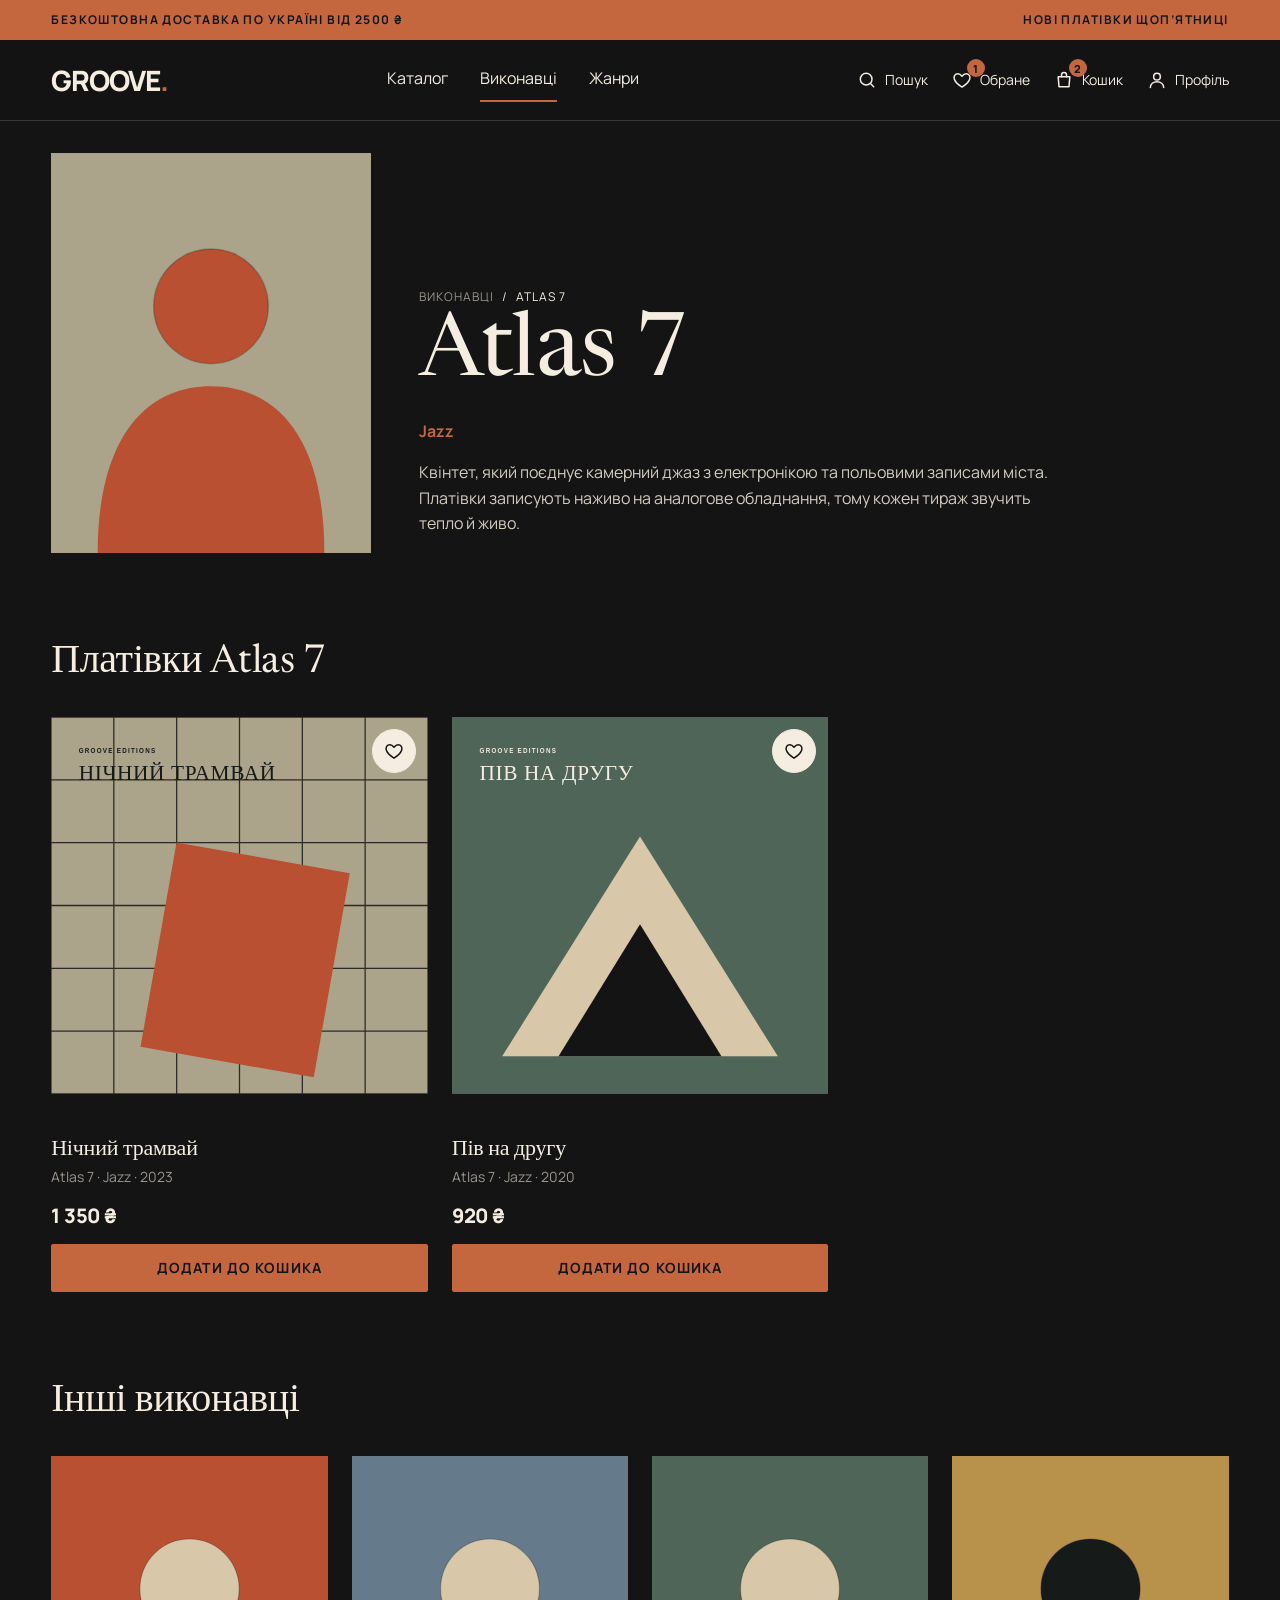
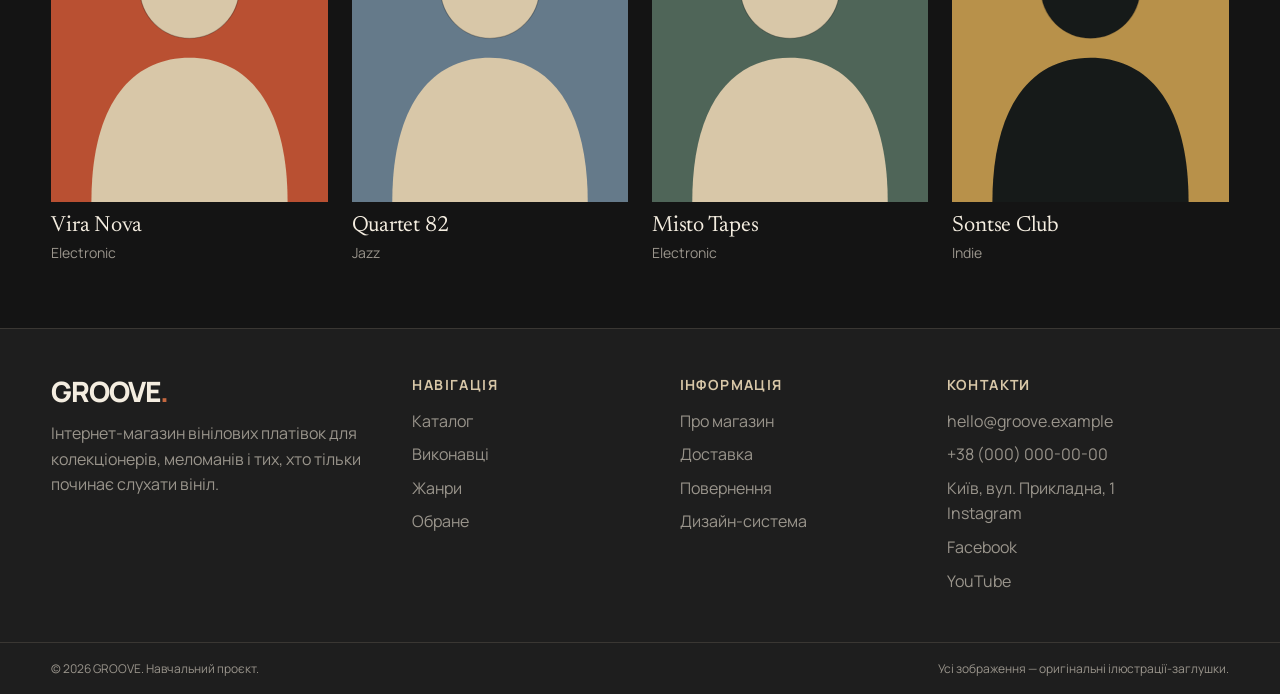
==== commit ed8e26e2: "Add files via upload" ====
--- a/artist.html
+++ b/artist.html
@@ -154,5 +154,7 @@
     </div>
   </div>
 </footer>
+<script src="js/app.js" defer></script>
+<script src="js/app.js" defer></script>
 </body>
 </html>
